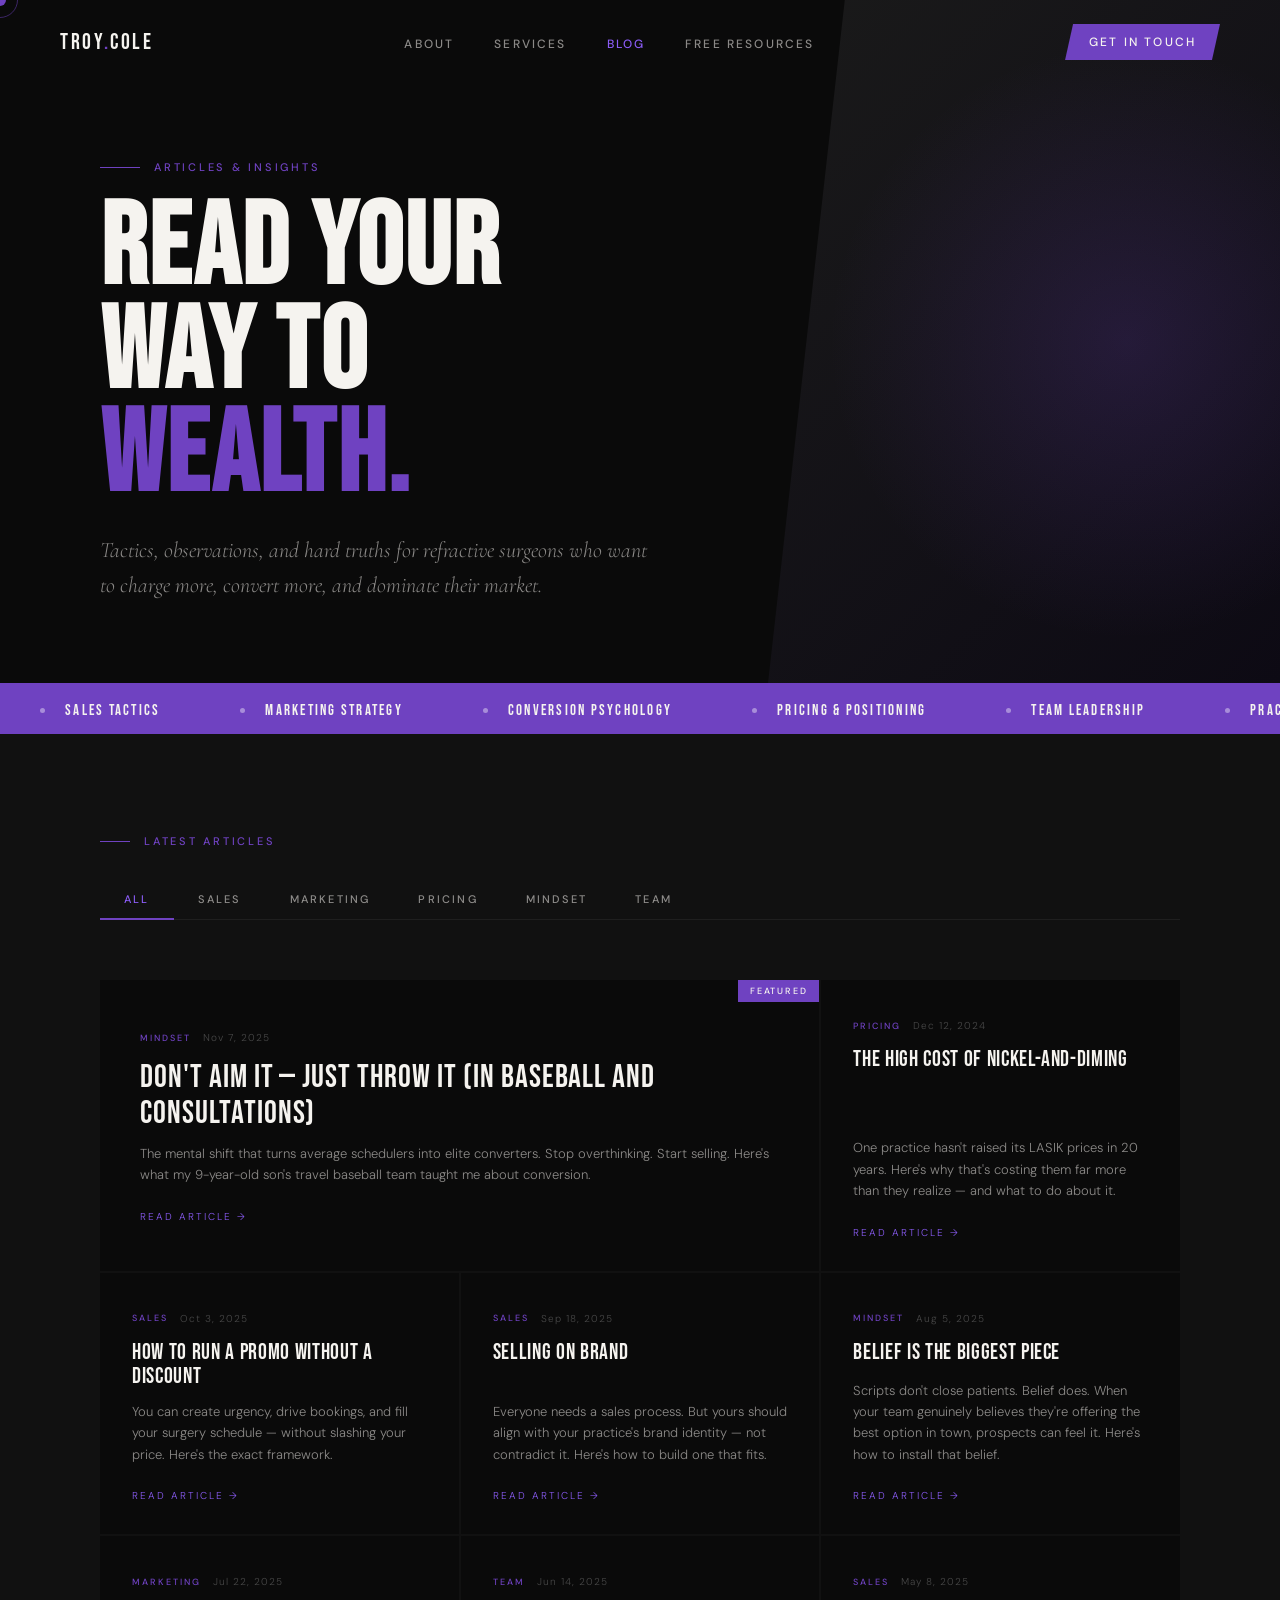
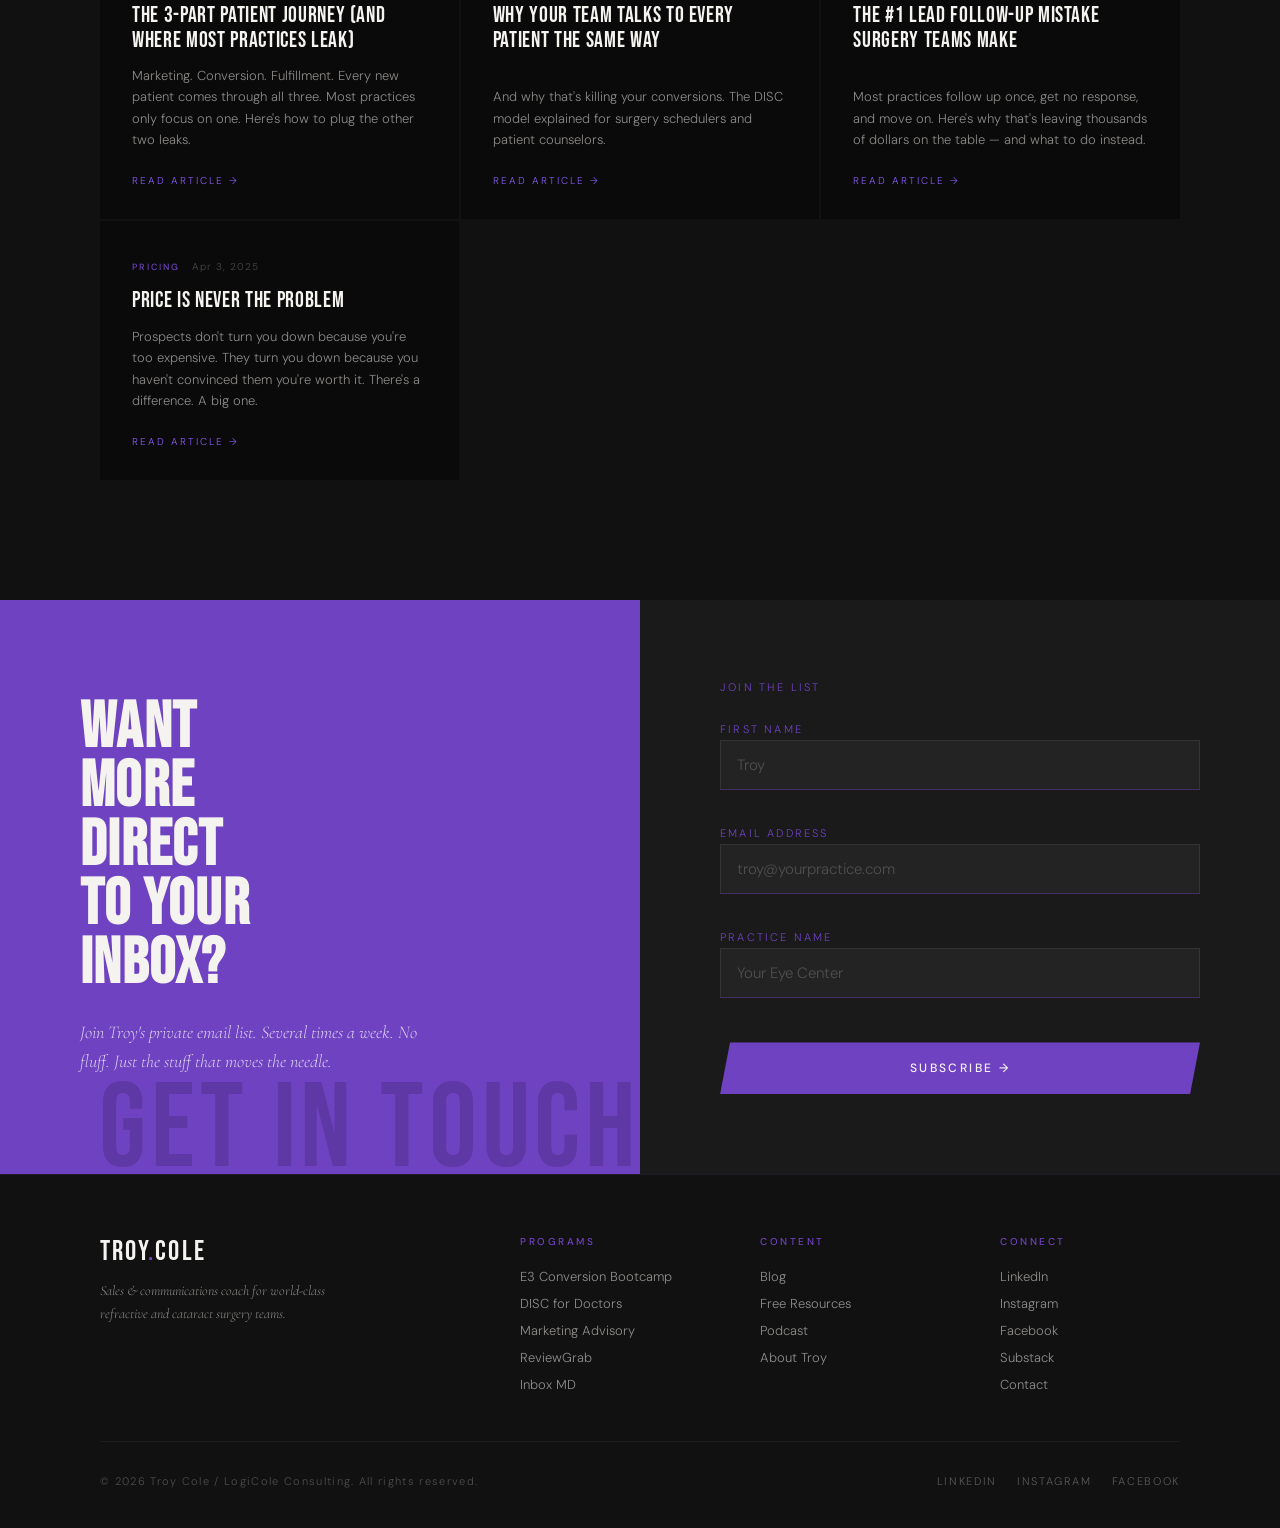
==== blog/index.html @ 1ceecc7f "Add blog pages" ====
<!DOCTYPE html>
<html lang="en">
<head>
<meta charset="UTF-8">
<meta name="viewport" content="width=device-width, initial-scale=1.0">
<title>Blog — Troy Cole Sales Coaching for Refractive Surgery</title>
<meta name="description" content="Articles, tactics, and hard truths for refractive and cataract surgery teams from Troy Cole.">
<link rel="preconnect" href="https://fonts.googleapis.com">
<link rel="preconnect" href="https://fonts.gstatic.com" crossorigin>
<link href="https://fonts.googleapis.com/css2?family=Bebas+Neue&family=Cormorant+Garamond:ital,wght@0,400;0,600;1,400&family=DM+Sans:wght@300;400;500&display=swap" rel="stylesheet">
<link rel="stylesheet" href="/css/style.css">
<style>
  /* ── BLOG INDEX STYLES ── */

  .blog-section {
    padding: 100px 0 120px;
    background: var(--black-mid);
  }

  /* Filter tabs */
  .blog-filters {
    display: flex; gap: 0; margin-bottom: 60px;
    border-bottom: 1px solid rgba(255,255,255,0.06);
    flex-wrap: wrap;
  }
  .blog-filter-btn {
    background: none; border: none; cursor: pointer;
    font-family: var(--font-body); font-size: 11px;
    font-weight: 500; letter-spacing: 0.2em; text-transform: uppercase;
    color: var(--white-dim);
    padding: 12px 24px;
    border-bottom: 2px solid transparent;
    transition: color 0.2s, border-color 0.2s;
    margin-bottom: -1px;
  }
  .blog-filter-btn:hover { color: var(--white); }
  .blog-filter-btn.active { color: var(--purple-light); border-bottom-color: var(--purple); }

  /* Blog grid */
  .blog-grid {
    display: grid;
    grid-template-columns: repeat(3, 1fr);
    gap: 2px;
  }

  .blog-card {
    background: var(--black);
    display: flex; flex-direction: column;
    position: relative; overflow: hidden;
    transition: background 0.3s;
    text-decoration: none;
  }
  .blog-card:hover { background: var(--black-light); }
  .blog-card-top-bar {
    height: 3px; background: var(--purple);
    transform: scaleX(0); transform-origin: left;
    transition: transform 0.3s;
  }
  .blog-card:hover .blog-card-top-bar { transform: scaleX(1); }

  .blog-card-featured-tag {
    position: absolute; top: 0; right: 0;
    background: var(--purple);
    font-size: 9px; letter-spacing: 0.2em; text-transform: uppercase;
    color: var(--white); padding: 5px 12px; font-weight: 500;
  }

  .blog-card-body {
    padding: 36px 32px 32px;
    flex: 1; display: flex; flex-direction: column;
  }
  .blog-card-meta {
    display: flex; align-items: center; gap: 12px;
    margin-bottom: 16px;
  }
  .blog-card-category {
    font-size: 9px; letter-spacing: 0.22em; text-transform: uppercase;
    color: var(--purple); font-weight: 500;
  }
  .blog-card-date {
    font-size: 10px; letter-spacing: 0.1em;
    color: rgba(255,255,255,0.25);
  }
  .blog-card-title {
    font-family: var(--font-display);
    font-size: 22px; letter-spacing: 0.03em; line-height: 1.1;
    color: var(--white); margin-bottom: 12px;
    flex: 1;
  }
  .blog-card-excerpt {
    font-size: 13px; line-height: 1.65;
    color: var(--white-dim); margin-bottom: 24px;
  }
  .blog-card-read {
    display: inline-flex; align-items: center; gap: 8px;
    font-size: 10px; letter-spacing: 0.2em; text-transform: uppercase;
    color: var(--purple-light);
    transition: gap 0.2s;
  }
  .blog-card:hover .blog-card-read { gap: 14px; }

  /* Featured card (large) */
  .blog-card.featured-post {
    grid-column: span 2;
  }
  .blog-card.featured-post .blog-card-title { font-size: 32px; }
  .blog-card.featured-post .blog-card-body { padding: 48px 40px; }

  /* Responsive */
  @media (max-width: 1024px) {
    .blog-grid { grid-template-columns: 1fr 1fr; }
    .blog-card.featured-post { grid-column: span 2; }
  }
  @media (max-width: 768px) {
    .blog-section { padding: 60px 0 80px; }
    .blog-grid { grid-template-columns: 1fr; }
    .blog-card.featured-post { grid-column: span 1; }
    .blog-card.featured-post .blog-card-title { font-size: 24px; }
    .blog-card.featured-post .blog-card-body { padding: 36px 28px; }
    .blog-card-body { padding: 28px 24px; }
    .blog-filters { gap: 0; }
    .blog-filter-btn { padding: 10px 16px; font-size: 10px; }
  }
</style>
</head>
<body>

<div class="cursor" id="cursor"></div>
<div class="cursor-ring" id="cursorRing"></div>

<nav id="nav">
  <a href="/index.html" class="nav-logo">TROY<span>.</span>COLE</a>
  <ul class="nav-links">
    <li><a href="/about.html">About</a></li>
    <li><a href="/services.html">Services</a></li>
    <li><a href="/blog/index.html">Blog</a></li>
    <li><a href="/freebies.html">Free Resources</a></li>
  </ul>
  <a href="/index.html#contact" class="nav-cta">Get In Touch</a>
  <button class="nav-hamburger" id="hamburger" aria-label="Open menu">
    <span></span><span></span><span></span>
  </button>
</nav>
<div class="mobile-menu" id="mobileMenu">
  <ul class="mobile-menu-links">
    <li><a href="/about.html" class="mobile-nav-link">About</a></li>
    <li><a href="/services.html" class="mobile-nav-link">Services</a></li>
    <li><a href="/blog/index.html" class="mobile-nav-link">Blog</a></li>
    <li><a href="/freebies.html" class="mobile-nav-link">Free Resources</a></li>
  </ul>
  <a href="/index.html#contact" class="mobile-menu-cta mobile-nav-link">Get In Touch</a>
</div>

<!-- PAGE HERO -->
<section class="page-hero">
  <div class="page-hero-geo"></div>
  <div class="container">
    <div class="page-hero-eyebrow">
      <div class="page-hero-eyebrow-line"></div>
      <span>Articles &amp; Insights</span>
    </div>
    <h1 class="page-hero-title">READ YOUR<br>WAY TO<br><span style="color:var(--purple)">WEALTH.</span></h1>
    <p class="page-hero-sub">Tactics, observations, and hard truths for refractive surgeons who want to charge more, convert more, and dominate their market.</p>
  </div>
</section>

<!-- TICKER -->
<div class="ticker-wrap">
  <div class="ticker-track">
    <span class="ticker-item"><span class="ticker-dot"></span>Sales Tactics</span>
    <span class="ticker-item"><span class="ticker-dot"></span>Marketing Strategy</span>
    <span class="ticker-item"><span class="ticker-dot"></span>Conversion Psychology</span>
    <span class="ticker-item"><span class="ticker-dot"></span>Pricing &amp; Positioning</span>
    <span class="ticker-item"><span class="ticker-dot"></span>Team Leadership</span>
    <span class="ticker-item"><span class="ticker-dot"></span>Practice Growth</span>
    <span class="ticker-item"><span class="ticker-dot"></span>Sales Tactics</span>
    <span class="ticker-item"><span class="ticker-dot"></span>Marketing Strategy</span>
    <span class="ticker-item"><span class="ticker-dot"></span>Conversion Psychology</span>
    <span class="ticker-item"><span class="ticker-dot"></span>Pricing &amp; Positioning</span>
    <span class="ticker-item"><span class="ticker-dot"></span>Team Leadership</span>
    <span class="ticker-item"><span class="ticker-dot"></span>Practice Growth</span>
  </div>
</div>

<!-- BLOG -->
<section class="blog-section">
  <div class="container">
    <div class="section-label reveal"><div class="section-label-line"></div><span>Latest Articles</span></div>

    <!-- Filter tabs -->
    <div class="blog-filters" style="margin-top:32px;">
      <button class="blog-filter-btn active" data-filter="all">All</button>
      <button class="blog-filter-btn" data-filter="sales">Sales</button>
      <button class="blog-filter-btn" data-filter="marketing">Marketing</button>
      <button class="blog-filter-btn" data-filter="pricing">Pricing</button>
      <button class="blog-filter-btn" data-filter="mindset">Mindset</button>
      <button class="blog-filter-btn" data-filter="team">Team</button>
    </div>

    <div class="blog-grid">

      <!-- FEATURED POST -->
      <a href="/blog/dont-aim-just-throw-it.html" class="blog-card featured-post reveal" data-category="mindset">
        <div class="blog-card-top-bar"></div>
        <div class="blog-card-featured-tag">Featured</div>
        <div class="blog-card-body">
          <div class="blog-card-meta">
            <span class="blog-card-category">Mindset</span>
            <span class="blog-card-date">Nov 7, 2025</span>
          </div>
          <div class="blog-card-title">Don't Aim It — Just Throw It (In Baseball and Consultations)</div>
          <p class="blog-card-excerpt">The mental shift that turns average schedulers into elite converters. Stop overthinking. Start selling. Here's what my 9-year-old son's travel baseball team taught me about conversion.</p>
          <span class="blog-card-read">Read Article →</span>
        </div>
      </a>

      <!-- POST 2 -->
      <a href="/blog/high-cost-of-nickel-and-diming.html" class="blog-card reveal reveal-delay-1" data-category="pricing">
        <div class="blog-card-top-bar"></div>
        <div class="blog-card-body">
          <div class="blog-card-meta">
            <span class="blog-card-category">Pricing</span>
            <span class="blog-card-date">Dec 12, 2024</span>
          </div>
          <div class="blog-card-title">THE HIGH COST OF NICKEL-AND-DIMING</div>
          <p class="blog-card-excerpt">One practice hasn't raised its LASIK prices in 20 years. Here's why that's costing them far more than they realize — and what to do about it.</p>
          <span class="blog-card-read">Read Article →</span>
        </div>
      </a>

      <!-- POST 3 -->
      <a href="/blog/promo-without-a-discount.html" class="blog-card reveal reveal-delay-2" data-category="sales">
        <div class="blog-card-top-bar"></div>
        <div class="blog-card-body">
          <div class="blog-card-meta">
            <span class="blog-card-category">Sales</span>
            <span class="blog-card-date">Oct 3, 2025</span>
          </div>
          <div class="blog-card-title">HOW TO RUN A PROMO WITHOUT A DISCOUNT</div>
          <p class="blog-card-excerpt">You can create urgency, drive bookings, and fill your surgery schedule — without slashing your price. Here's the exact framework.</p>
          <span class="blog-card-read">Read Article →</span>
        </div>
      </a>

      <!-- POST 4 -->
      <a href="/blog/selling-on-brand.html" class="blog-card reveal" data-category="sales">
        <div class="blog-card-top-bar"></div>
        <div class="blog-card-body">
          <div class="blog-card-meta">
            <span class="blog-card-category">Sales</span>
            <span class="blog-card-date">Sep 18, 2025</span>
          </div>
          <div class="blog-card-title">SELLING ON BRAND</div>
          <p class="blog-card-excerpt">Everyone needs a sales process. But yours should align with your practice's brand identity — not contradict it. Here's how to build one that fits.</p>
          <span class="blog-card-read">Read Article →</span>
        </div>
      </a>

      <!-- POST 5 -->
      <a href="/blog/belief-is-the-biggest-piece.html" class="blog-card reveal reveal-delay-1" data-category="mindset">
        <div class="blog-card-top-bar"></div>
        <div class="blog-card-body">
          <div class="blog-card-meta">
            <span class="blog-card-category">Mindset</span>
            <span class="blog-card-date">Aug 5, 2025</span>
          </div>
          <div class="blog-card-title">BELIEF IS THE BIGGEST PIECE</div>
          <p class="blog-card-excerpt">Scripts don't close patients. Belief does. When your team genuinely believes they're offering the best option in town, prospects can feel it. Here's how to install that belief.</p>
          <span class="blog-card-read">Read Article →</span>
        </div>
      </a>

      <!-- POST 6 -->
      <a href="/blog/the-patient-journey.html" class="blog-card reveal reveal-delay-2" data-category="marketing">
        <div class="blog-card-top-bar"></div>
        <div class="blog-card-body">
          <div class="blog-card-meta">
            <span class="blog-card-category">Marketing</span>
            <span class="blog-card-date">Jul 22, 2025</span>
          </div>
          <div class="blog-card-title">THE 3-PART PATIENT JOURNEY (AND WHERE MOST PRACTICES LEAK)</div>
          <p class="blog-card-excerpt">Marketing. Conversion. Fulfillment. Every new patient comes through all three. Most practices only focus on one. Here's how to plug the other two leaks.</p>
          <span class="blog-card-read">Read Article →</span>
        </div>
      </a>

      <!-- POST 7 -->
      <a href="/blog/disc-model-for-surgeons.html" class="blog-card reveal" data-category="team">
        <div class="blog-card-top-bar"></div>
        <div class="blog-card-body">
          <div class="blog-card-meta">
            <span class="blog-card-category">Team</span>
            <span class="blog-card-date">Jun 14, 2025</span>
          </div>
          <div class="blog-card-title">WHY YOUR TEAM TALKS TO EVERY PATIENT THE SAME WAY</div>
          <p class="blog-card-excerpt">And why that's killing your conversions. The DISC model explained for surgery schedulers and patient counselors.</p>
          <span class="blog-card-read">Read Article →</span>
        </div>
      </a>

      <!-- POST 8 -->
      <a href="/blog/lead-follow-up-mistake.html" class="blog-card reveal reveal-delay-1" data-category="sales">
        <div class="blog-card-top-bar"></div>
        <div class="blog-card-body">
          <div class="blog-card-meta">
            <span class="blog-card-category">Sales</span>
            <span class="blog-card-date">May 8, 2025</span>
          </div>
          <div class="blog-card-title">THE #1 LEAD FOLLOW-UP MISTAKE SURGERY TEAMS MAKE</div>
          <p class="blog-card-excerpt">Most practices follow up once, get no response, and move on. Here's why that's leaving thousands of dollars on the table — and what to do instead.</p>
          <span class="blog-card-read">Read Article →</span>
        </div>
      </a>

      <!-- POST 9 -->
      <a href="/blog/price-is-never-the-problem.html" class="blog-card reveal reveal-delay-2" data-category="pricing">
        <div class="blog-card-top-bar"></div>
        <div class="blog-card-body">
          <div class="blog-card-meta">
            <span class="blog-card-category">Pricing</span>
            <span class="blog-card-date">Apr 3, 2025</span>
          </div>
          <div class="blog-card-title">PRICE IS NEVER THE PROBLEM</div>
          <p class="blog-card-excerpt">Prospects don't turn you down because you're too expensive. They turn you down because you haven't convinced them you're worth it. There's a difference. A big one.</p>
          <span class="blog-card-read">Read Article →</span>
        </div>
      </a>

    </div>
  </div>
</section>

<!-- CTA -->
<section class="cta-section">
  <div class="cta-inner">
    <div class="cta-left">
      <h2 class="cta-headline">WANT<br>MORE<br>DIRECT<br>TO YOUR<br>INBOX?</h2>
      <p class="cta-sub">Join Troy's private email list. Several times a week. No fluff. Just the stuff that moves the needle.</p>
    </div>
    <div class="cta-right">
      <p style="font-size:11px;letter-spacing:0.2em;text-transform:uppercase;color:var(--purple);margin-bottom:8px;">Join the List</p>
      <div class="cta-form-field" style="margin-bottom:16px;"><label class="cta-form-label">First Name</label><input class="cta-form-input" type="text" placeholder="Troy"></div>
      <div class="cta-form-field" style="margin-bottom:16px;"><label class="cta-form-label">Email Address</label><input class="cta-form-input" type="email" placeholder="troy@yourpractice.com"></div>
      <div class="cta-form-field" style="margin-bottom:16px;"><label class="cta-form-label">Practice Name</label><input class="cta-form-input" type="text" placeholder="Your Eye Center"></div>
      <button class="cta-form-submit">Subscribe →</button>
    </div>
  </div>
</section>

<footer>
  <div class="container">
    <div class="footer-inner">
      <div>
        <div class="footer-brand-name">TROY<span>.</span>COLE</div>
        <p class="footer-tagline">Sales &amp; communications coach for world-class refractive and cataract surgery teams.</p>
      </div>
      <div>
        <div class="footer-col-title">Programs</div>
        <div class="footer-links">
          <a href="/services.html#e3">E3 Conversion Bootcamp</a>
          <a href="/services.html#disc">DISC for Doctors</a>
          <a href="/services.html#advisory">Marketing Advisory</a>
          <a href="/services.html#reviewgrab">ReviewGrab</a>
          <a href="/services.html#inboxmd">Inbox MD</a>
        </div>
      </div>
      <div>
        <div class="footer-col-title">Content</div>
        <div class="footer-links">
          <a href="/blog/index.html">Blog</a>
          <a href="/freebies.html">Free Resources</a>
          <a href="https://troycole.com/podcast/" target="_blank">Podcast</a>
          <a href="/about.html">About Troy</a>
        </div>
      </div>
      <div>
        <div class="footer-col-title">Connect</div>
        <div class="footer-links">
          <a href="https://linkedin.com/in/troy-cole-18ab515/" target="_blank">LinkedIn</a>
          <a href="https://instagram.com/tcoletx" target="_blank">Instagram</a>
          <a href="https://facebook.com/tcoletx" target="_blank">Facebook</a>
          <a href="https://substack.com/@troycole2" target="_blank">Substack</a>
          <a href="/index.html#contact">Contact</a>
        </div>
      </div>
    </div>
    <div class="footer-bottom">
      <div class="footer-copy">© 2026 Troy Cole / LogiCole Consulting. All rights reserved.</div>
      <div class="footer-socials">
        <a href="https://linkedin.com/in/troy-cole-18ab515/" target="_blank">LinkedIn</a>
        <a href="https://instagram.com/tcoletx" target="_blank">Instagram</a>
        <a href="https://facebook.com/tcoletx" target="_blank">Facebook</a>
      </div>
    </div>
  </div>
</footer>

<script src="/js/main.js"></script>
</body>
</html>
---- css/style.css ----
/* ============================================================
   TROY COLE — SHARED STYLESHEET
   Design System: Aurum Tenebris variant for Troy Cole
   Colors: Matte Black / White / Purple #6F42C1
   Fonts: Bebas Neue / Cormorant Garamond / DM Sans
============================================================ */

:root {
  --black: #0a0a0a;
  --black-mid: #111111;
  --black-light: #1a1a1a;
  --purple: #6F42C1;
  --purple-light: #8B5CF6;
  --purple-dim: rgba(111,66,193,0.15);
  --white: #f5f3ef;
  --white-dim: rgba(245,243,239,0.55);
  --font-display: 'Bebas Neue', sans-serif;
  --font-serif: 'Cormorant Garamond', serif;
  --font-body: 'DM Sans', sans-serif;
}

*, *::before, *::after { box-sizing: border-box; margin: 0; padding: 0; }

html {
  scroll-behavior: smooth;
  background: #0a0a0a;
  -webkit-text-size-adjust: 100%;
}

body {
  background: #0a0a0a;
  color: var(--white);
  font-family: var(--font-body);
  font-weight: 300;
  overflow-x: hidden;
  cursor: none;
  -webkit-tap-highlight-color: transparent;
}

/* ============================================================
   CUSTOM CURSOR
============================================================ */
.cursor {
  width: 12px; height: 12px;
  background: var(--purple);
  border-radius: 50%;
  position: fixed;
  pointer-events: none;
  z-index: 9999;
  transform: translate(-50%,-50%);
  transition: width 0.2s ease, height 0.2s ease;
}
.cursor-ring {
  width: 36px; height: 36px;
  border: 1px solid rgba(111,66,193,0.5);
  border-radius: 50%;
  position: fixed;
  pointer-events: none;
  z-index: 9998;
  transform: translate(-50%,-50%);
  transition: width 0.2s ease, height 0.2s ease, opacity 0.2s;
}

/* ============================================================
   NAV
============================================================ */
nav {
  position: fixed; top: 0; left: 0; right: 0;
  z-index: 100;
  display: flex; align-items: center; justify-content: space-between;
  padding: 24px 60px;
  background: transparent;
  transition: background 0.4s ease, padding 0.3s ease;
}
nav.scrolled {
  background: rgba(10,10,10,0.95);
  -webkit-backdrop-filter: blur(12px);
  backdrop-filter: blur(12px);
  padding: 16px 60px;
  border-bottom: 1px solid rgba(111,66,193,0.2);
}
.nav-logo {
  font-family: var(--font-display);
  font-size: 22px;
  letter-spacing: 0.12em;
  color: var(--white);
  text-decoration: none;
  z-index: 101;
}
.nav-logo span { color: var(--purple); }
.nav-links {
  display: flex; gap: 40px; list-style: none;
}
.nav-links a {
  font-family: var(--font-body);
  font-size: 12px;
  font-weight: 500;
  letter-spacing: 0.18em;
  text-transform: uppercase;
  color: var(--white-dim);
  text-decoration: none;
  transition: color 0.2s;
}
.nav-links a:hover,
.nav-links a.active { color: var(--purple-light); }
.nav-cta {
  font-family: var(--font-body);
  font-size: 12px;
  font-weight: 500;
  letter-spacing: 0.18em;
  text-transform: uppercase;
  color: var(--white);
  background: var(--purple);
  padding: 10px 24px;
  text-decoration: none;
  transition: background 0.2s;
  clip-path: polygon(8px 0%, 100% 0%, calc(100% - 8px) 100%, 0% 100%);
}
.nav-cta:hover { background: var(--purple-light); }

/* Hamburger */
.nav-hamburger {
  display: none;
  flex-direction: column;
  gap: 5px;
  cursor: pointer;
  padding: 4px;
  background: none;
  border: none;
  z-index: 101;
}
.nav-hamburger span {
  display: block;
  width: 24px; height: 1.5px;
  background: var(--white);
  transition: transform 0.3s, opacity 0.3s;
}
.nav-hamburger.open span:nth-child(1) { transform: translateY(6.5px) rotate(45deg); }
.nav-hamburger.open span:nth-child(2) { opacity: 0; }
.nav-hamburger.open span:nth-child(3) { transform: translateY(-6.5px) rotate(-45deg); }

/* Mobile Menu Overlay */
.mobile-menu {
  display: none;
  position: fixed; inset: 0;
  background: rgba(10,10,10,0.98);
  -webkit-backdrop-filter: blur(16px);
  backdrop-filter: blur(16px);
  z-index: 99;
  flex-direction: column;
  align-items: center; justify-content: center;
  gap: 40px;
  opacity: 0;
  transition: opacity 0.3s;
}
.mobile-menu.open { opacity: 1; }
.mobile-menu-links {
  display: flex; flex-direction: column;
  align-items: center; gap: 32px;
  list-style: none;
}
.mobile-menu-links a {
  font-family: var(--font-display);
  font-size: 42px; letter-spacing: 0.06em;
  color: var(--white); text-decoration: none;
  transition: color 0.2s;
}
.mobile-menu-links a:hover { color: var(--purple); }
.mobile-menu-cta {
  display: inline-block;
  background: var(--purple);
  color: var(--white);
  font-family: var(--font-body);
  font-size: 12px; font-weight: 500;
  letter-spacing: 0.2em; text-transform: uppercase;
  padding: 16px 40px; text-decoration: none;
  clip-path: polygon(10px 0%, 100% 0%, calc(100% - 10px) 100%, 0% 100%);
}

/* ============================================================
   SHARED LAYOUT
============================================================ */
.container { max-width: 1200px; margin: 0 auto; padding: 0 60px; }

.section-label {
  display: flex; align-items: center; gap: 14px;
  margin-bottom: 20px;
}
.section-label-line { width: 30px; height: 1px; background: var(--purple); }
.section-label span {
  font-size: 11px; letter-spacing: 0.25em;
  text-transform: uppercase; color: var(--purple); font-weight: 500;
}

.section-title {
  font-family: var(--font-display);
  font-size: clamp(48px, 6vw, 90px);
  line-height: 0.92;
  letter-spacing: 0.02em;
  color: var(--white);
}
.section-title .outline {
  -webkit-text-stroke: 1px rgba(245,243,239,0.3);
  color: transparent;
}
.section-title .purple { color: var(--purple); }

/* Page hero (inner pages — not full-screen) */
.page-hero {
  padding: 160px 0 80px;
  background: #0a0a0a;
  position: relative;
  overflow: hidden;
}
.page-hero-eyebrow {
  display: flex; align-items: center; gap: 14px;
  margin-bottom: 24px;
  opacity: 0;
  animation: fadeUp 0.8s 0.2s forwards;
}
.page-hero-eyebrow-line { width: 40px; height: 1px; background: var(--purple); }
.page-hero-eyebrow span {
  font-size: 11px; letter-spacing: 0.25em;
  text-transform: uppercase; color: var(--purple); font-weight: 500;
}
.page-hero-title {
  font-family: var(--font-display);
  font-size: clamp(64px, 9vw, 130px);
  line-height: 0.9;
  letter-spacing: 0.02em;
  color: var(--white);
  opacity: 0;
  animation: fadeUp 0.8s 0.4s forwards;
}
.page-hero-sub {
  font-family: var(--font-serif);
  font-size: clamp(16px, 2vw, 22px);
  font-style: italic;
  color: var(--white-dim);
  margin-top: 24px;
  max-width: 560px;
  line-height: 1.6;
  opacity: 0;
  animation: fadeUp 0.8s 0.6s forwards;
}
.page-hero-geo {
  position: absolute; right: 0; top: 0; bottom: 0;
  width: 40%;
  background: linear-gradient(135deg, #1a1a1a 0%, #0d0a14 100%);
  clip-path: polygon(15% 0%, 100% 0%, 100% 100%, 0% 100%);
  pointer-events: none;
}
.page-hero-geo::after {
  content: '';
  position: absolute; inset: 0;
  background: radial-gradient(circle at 70% 50%, rgba(111,66,193,0.2) 0%, transparent 60%);
}

/* ============================================================
   BUTTONS
============================================================ */
.btn-primary {
  display: inline-block;
  background: var(--purple);
  color: var(--white);
  font-family: var(--font-body);
  font-size: 12px; font-weight: 500;
  letter-spacing: 0.2em; text-transform: uppercase;
  padding: 18px 40px;
  text-decoration: none;
  clip-path: polygon(10px 0%, 100% 0%, calc(100% - 10px) 100%, 0% 100%);
  transition: background 0.2s, transform 0.2s;
  border: none; cursor: pointer;
}
.btn-primary:hover { background: var(--purple-light); transform: translateX(4px); }

.btn-ghost {
  display: inline-flex; align-items: center; gap: 10px;
  color: var(--white-dim);
  font-family: var(--font-body);
  font-size: 12px; font-weight: 500;
  letter-spacing: 0.18em; text-transform: uppercase;
  text-decoration: none;
  transition: color 0.2s;
  background: none; border: none; cursor: pointer;
}
.btn-ghost:hover { color: var(--purple-light); }
.btn-ghost svg { transition: transform 0.2s; }
.btn-ghost:hover svg { transform: translateX(4px); }

.btn-outline {
  display: inline-block;
  border: 1px solid rgba(111,66,193,0.4);
  color: var(--purple-light);
  font-family: var(--font-body);
  font-size: 12px; font-weight: 500;
  letter-spacing: 0.18em; text-transform: uppercase;
  padding: 14px 32px;
  text-decoration: none;
  transition: border-color 0.2s, color 0.2s, background 0.2s;
}
.btn-outline:hover {
  border-color: var(--purple);
  background: var(--purple-dim);
  color: var(--white);
}

/* ============================================================
   TICKER
============================================================ */
.ticker-wrap {
  background: var(--purple);
  padding: 14px 0;
  overflow: hidden;
  white-space: nowrap;
}
.ticker-track {
  display: inline-flex;
  animation: ticker 28s linear infinite;
}
.ticker-item {
  display: inline-flex; align-items: center; gap: 20px;
  font-family: var(--font-display);
  font-size: 15px; letter-spacing: 0.15em;
  color: var(--white);
  padding: 0 40px;
}
.ticker-dot {
  width: 5px; height: 5px;
  background: rgba(255,255,255,0.4);
  border-radius: 50%; flex-shrink: 0;
}

/* ============================================================
   CTA SECTION (shared across pages)
============================================================ */
.cta-section { background: var(--black-mid); overflow: hidden; }
.cta-inner { display: grid; grid-template-columns: 1fr 1fr; min-height: 480px; }
.cta-left {
  background: var(--purple);
  padding: 80px;
  display: flex; flex-direction: column; justify-content: center;
  position: relative; overflow: hidden;
}
.cta-left::after {
  content: 'GET IN TOUCH';
  position: absolute; right: 0; bottom: -16px;
  font-family: var(--font-display);
  font-size: 120px; line-height: 1;
  color: rgba(0,0,0,0.15);
  white-space: nowrap; letter-spacing: 0.04em;
  pointer-events: none;
}
.cta-headline {
  font-family: var(--font-display);
  font-size: clamp(48px, 5vw, 76px);
  line-height: 0.92; letter-spacing: 0.02em;
  color: var(--white); margin-bottom: 24px;
  position: relative; z-index: 1;
}
.cta-sub {
  font-family: var(--font-serif);
  font-size: 18px; font-style: italic;
  color: rgba(255,255,255,0.75);
  line-height: 1.6; max-width: 360px;
  position: relative; z-index: 1;
}
.cta-right {
  background: var(--black-light);
  padding: 80px;
  display: flex; flex-direction: column; justify-content: center; gap: 20px;
}
.cta-right form { display: flex; flex-direction: column; gap: 20px; width: 100%; }
.email-form form { display: flex; flex-direction: column; gap: 16px; width: 100%; }
.freebie-gate form { display: flex; flex-direction: column; gap: 12px; width: 100%; }
.cta-form-label {
  font-size: 11px; letter-spacing: 0.2em;
  text-transform: uppercase; color: var(--purple);
  margin-bottom: 4px; display: block;
}
.cta-form-input {
  width: 100%;
  background: rgba(255,255,255,0.04);
  border: 1px solid rgba(255,255,255,0.08);
  border-bottom: 1px solid rgba(111,66,193,0.4);
  color: var(--white);
  font-family: var(--font-body);
  font-size: 15px; font-weight: 300;
  padding: 14px 16px;
  outline: none;
  transition: border-color 0.2s;
  -webkit-appearance: none;
}
.cta-form-input:focus { border-color: var(--purple); }
.cta-form-input::placeholder { color: rgba(255,255,255,0.2); }
.cta-form-submit {
  width: 100%;
  background: var(--purple);
  color: var(--white);
  font-family: var(--font-body);
  font-size: 12px; font-weight: 500;
  letter-spacing: 0.2em; text-transform: uppercase;
  padding: 18px 40px;
  border: none; cursor: pointer;
  clip-path: polygon(10px 0%, 100% 0%, calc(100% - 10px) 100%, 0% 100%);
  transition: background 0.2s;
  margin-top: 8px;
}
.cta-form-submit:hover { background: var(--purple-light); }
.cta-form-row { display: grid; grid-template-columns: 1fr 1fr; gap: 16px; }
.cta-form-field { display: flex; flex-direction: column; }

/* ============================================================
   FOOTER
============================================================ */
footer {
  background: var(--black-mid);
  border-top: 1px solid rgba(111,66,193,0.15);
  padding: 60px 0 40px;
}
.footer-inner {
  display: grid; grid-template-columns: 2fr 1fr 1fr 1fr;
  gap: 60px; margin-bottom: 48px;
}
.footer-brand-name {
  font-family: var(--font-display);
  font-size: 28px; letter-spacing: 0.08em;
  color: var(--white); margin-bottom: 12px;
}
.footer-brand-name span { color: var(--purple); }
.footer-tagline {
  font-family: var(--font-serif); font-style: italic;
  font-size: 14px; color: var(--white-dim);
  line-height: 1.6; max-width: 260px;
}
.footer-col-title {
  font-size: 10px; letter-spacing: 0.25em;
  text-transform: uppercase; color: var(--purple);
  margin-bottom: 20px; font-weight: 500;
}
.footer-links { display: flex; flex-direction: column; gap: 10px; }
.footer-links a {
  font-size: 13px; color: var(--white-dim);
  text-decoration: none; transition: color 0.2s;
}
.footer-links a:hover { color: var(--purple-light); }
.footer-bottom {
  display: flex; justify-content: space-between; align-items: center;
  padding-top: 32px;
  border-top: 1px solid rgba(255,255,255,0.05);
}
.footer-copy {
  font-size: 11px; letter-spacing: 0.12em;
  color: rgba(255,255,255,0.25);
}
.footer-socials { display: flex; gap: 20px; }
.footer-socials a {
  font-size: 11px; letter-spacing: 0.15em;
  text-transform: uppercase;
  color: rgba(255,255,255,0.3);
  text-decoration: none; transition: color 0.2s;
}
.footer-socials a:hover { color: var(--purple); }

/* ============================================================
   ANIMATIONS
============================================================ */
@keyframes fadeUp {
  from { opacity: 0; transform: translateY(24px); }
  to { opacity: 1; transform: translateY(0); }
}
@keyframes ticker {
  from { transform: translateX(0); }
  to { transform: translateX(-50%); }
}

.reveal {
  opacity: 0; transform: translateY(30px);
  transition: opacity 0.7s ease, transform 0.7s ease;
}
.reveal.visible { opacity: 1; transform: translateY(0); }
.reveal-delay-1 { transition-delay: 0.1s; }
.reveal-delay-2 { transition-delay: 0.2s; }
.reveal-delay-3 { transition-delay: 0.3s; }

/* ============================================================
   RESPONSIVE
============================================================ */
@media (max-width: 1024px) {
  nav { padding: 20px 32px; }
  nav.scrolled { padding: 14px 32px; }
  .nav-links { gap: 24px; }
  .container { padding: 0 32px; }
  .cta-inner { grid-template-columns: 1fr; }
  .cta-left { padding: 60px 40px; min-height: auto; }
  .cta-right { padding: 60px 40px; }
  .footer-inner { grid-template-columns: 1fr 1fr; gap: 40px; }
}

@media (max-width: 768px) {
  body { cursor: auto; }
  .cursor, .cursor-ring { display: none; }
  nav { padding: 18px 24px; }
  nav.scrolled { padding: 14px 24px; }
  .nav-links { display: none; }
  .nav-cta { display: none; }
  .nav-hamburger { display: flex; }
  .mobile-menu { display: flex; }
  .container { padding: 0 24px; }
  .page-hero { padding: 120px 0 60px; }
  .page-hero-geo { display: none; }
  .section-title { font-size: clamp(40px, 12vw, 64px); }
  .cta-left { padding: 56px 24px; }
  .cta-left::after { font-size: 70px; }
  .cta-headline { font-size: clamp(44px, 12vw, 72px); }
  .cta-right { padding: 48px 24px; }
  .cta-form-row { grid-template-columns: 1fr; }
  .footer-inner { grid-template-columns: 1fr; gap: 32px; }
  .footer-bottom { flex-direction: column; gap: 16px; text-align: center; }
  .footer-socials { justify-content: center; }
  .btn-primary { width: 100%; text-align: center; }
  .mobile-menu-links a { font-size: 34px; }
}

@media (max-width: 480px) {
  .section-title { font-size: clamp(36px, 13vw, 56px); }
}
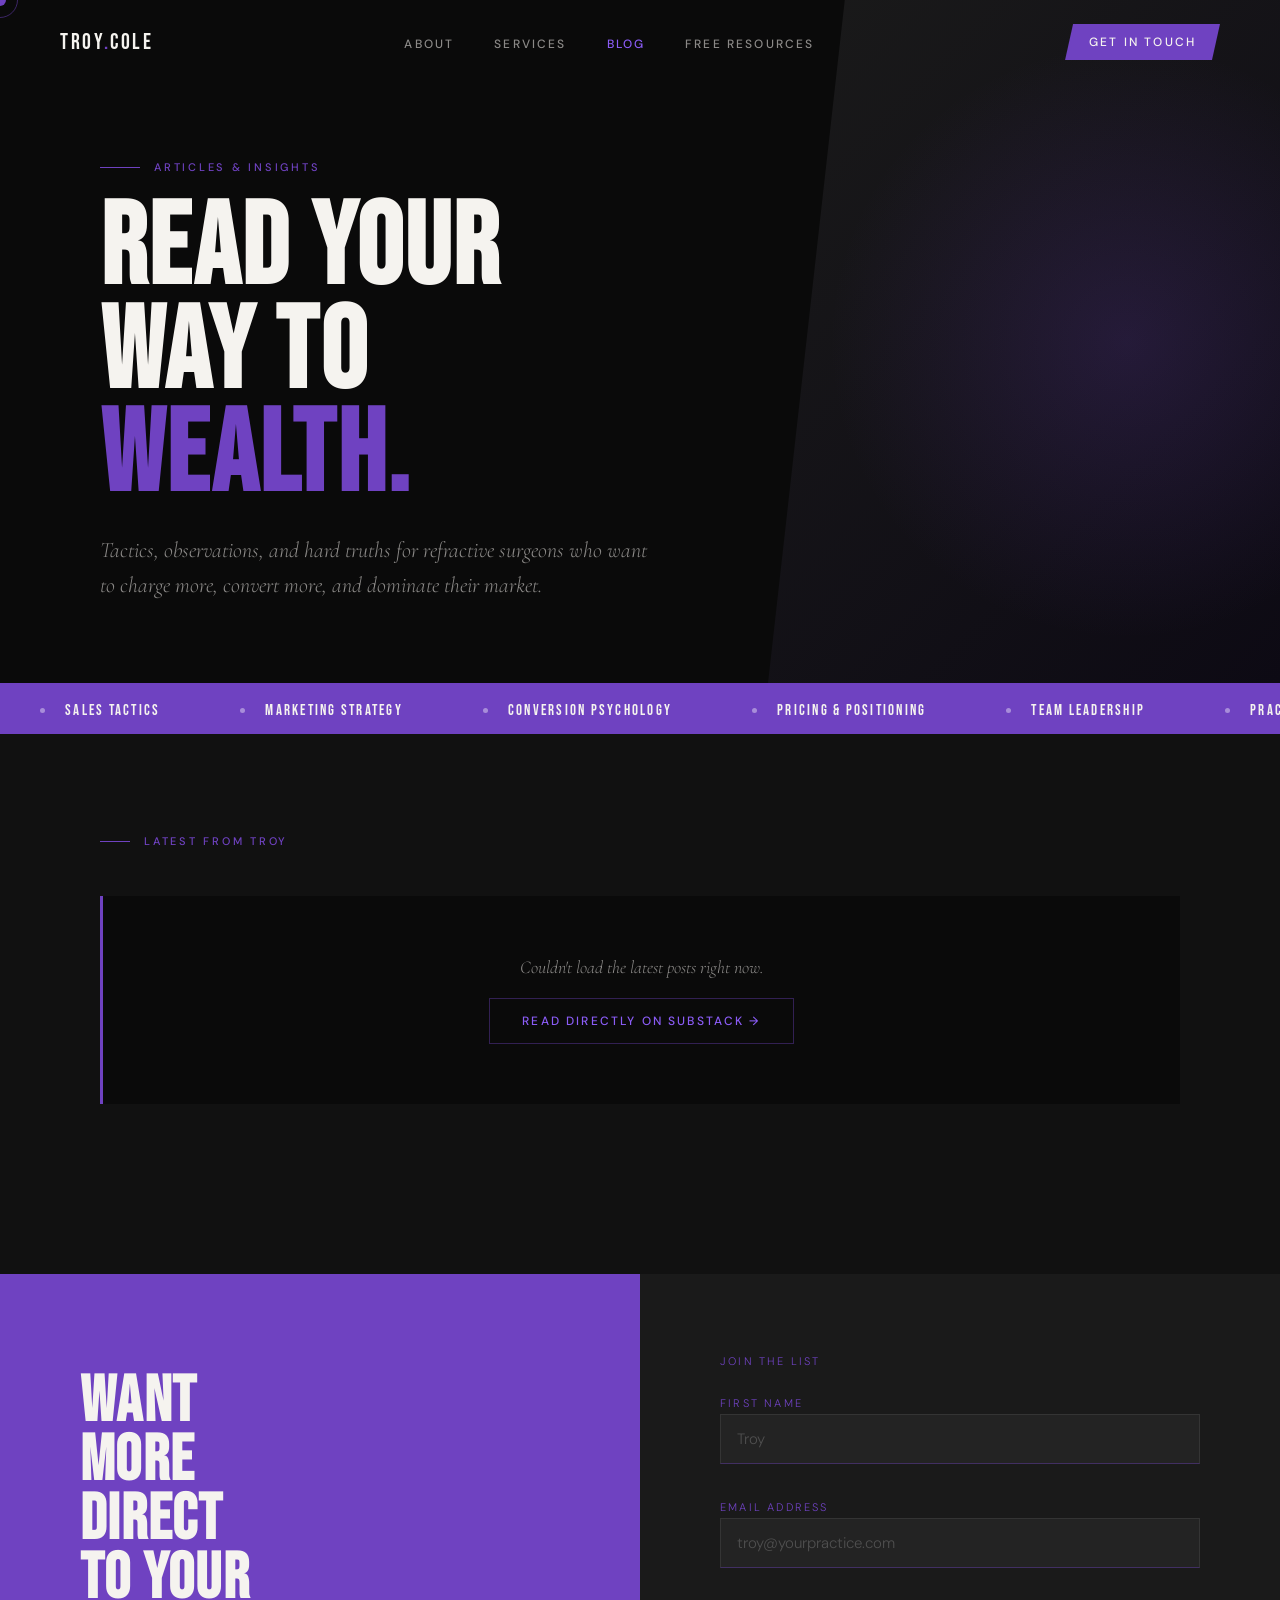
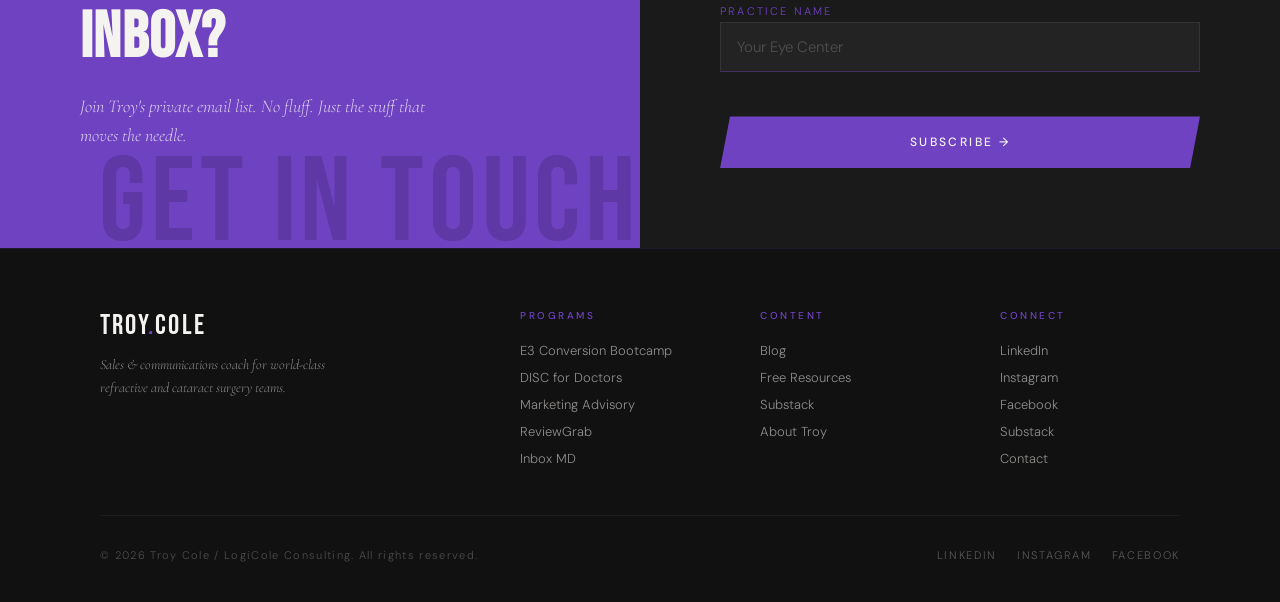
==== commit 269a86c8: "Restore blog index with updated file" ====
--- a/blog/index.html
+++ b/blog/index.html
@@ -10,39 +10,17 @@
 <link href="https://fonts.googleapis.com/css2?family=Bebas+Neue&family=Cormorant+Garamond:ital,wght@0,400;0,600;1,400&family=DM+Sans:wght@300;400;500&display=swap" rel="stylesheet">
 <link rel="stylesheet" href="/css/style.css">
 <style>
-  /* ── BLOG INDEX STYLES ── */
-
   .blog-section {
     padding: 100px 0 120px;
     background: var(--black-mid);
-  }
-
-  /* Filter tabs */
-  .blog-filters {
-    display: flex; gap: 0; margin-bottom: 60px;
-    border-bottom: 1px solid rgba(255,255,255,0.06);
-    flex-wrap: wrap;
-  }
-  .blog-filter-btn {
-    background: none; border: none; cursor: pointer;
-    font-family: var(--font-body); font-size: 11px;
-    font-weight: 500; letter-spacing: 0.2em; text-transform: uppercase;
-    color: var(--white-dim);
-    padding: 12px 24px;
-    border-bottom: 2px solid transparent;
-    transition: color 0.2s, border-color 0.2s;
-    margin-bottom: -1px;
-  }
-  .blog-filter-btn:hover { color: var(--white); }
-  .blog-filter-btn.active { color: var(--purple-light); border-bottom-color: var(--purple); }
-
-  /* Blog grid */
+    min-height: 60vh;
+  }
   .blog-grid {
     display: grid;
     grid-template-columns: repeat(3, 1fr);
     gap: 2px;
-  }
-
+    margin-top: 48px;
+  }
   .blog-card {
     background: var(--black);
     display: flex; flex-direction: column;
@@ -57,69 +35,101 @@
     transition: transform 0.3s;
   }
   .blog-card:hover .blog-card-top-bar { transform: scaleX(1); }
-
-  .blog-card-featured-tag {
-    position: absolute; top: 0; right: 0;
-    background: var(--purple);
-    font-size: 9px; letter-spacing: 0.2em; text-transform: uppercase;
-    color: var(--white); padding: 5px 12px; font-weight: 500;
-  }
-
+  .blog-card-image {
+    width: 100%; aspect-ratio: 16/9;
+    object-fit: cover; display: block;
+  }
+  .blog-card-image-placeholder {
+    width: 100%; aspect-ratio: 16/9;
+    background: linear-gradient(135deg, #1a1a1a 0%, #0d0a14 100%);
+    display: flex; align-items: center; justify-content: center;
+  }
+  .blog-card-image-placeholder span {
+    font-family: var(--font-display);
+    font-size: 48px; color: rgba(111,66,193,0.2);
+  }
   .blog-card-body {
-    padding: 36px 32px 32px;
-    flex: 1; display: flex; flex-direction: column;
-  }
-  .blog-card-meta {
-    display: flex; align-items: center; gap: 12px;
-    margin-bottom: 16px;
-  }
-  .blog-card-category {
-    font-size: 9px; letter-spacing: 0.22em; text-transform: uppercase;
-    color: var(--purple); font-weight: 500;
+    padding: 28px; flex: 1; display: flex; flex-direction: column;
   }
   .blog-card-date {
-    font-size: 10px; letter-spacing: 0.1em;
-    color: rgba(255,255,255,0.25);
+    font-size: 10px; letter-spacing: 0.15em;
+    color: rgba(255,255,255,0.3); text-transform: uppercase;
+    margin-bottom: 12px; display: block;
   }
   .blog-card-title {
     font-family: var(--font-display);
     font-size: 22px; letter-spacing: 0.03em; line-height: 1.1;
-    color: var(--white); margin-bottom: 12px;
-    flex: 1;
+    color: var(--white); margin-bottom: 12px; flex: 1;
   }
   .blog-card-excerpt {
     font-size: 13px; line-height: 1.65;
-    color: var(--white-dim); margin-bottom: 24px;
+    color: var(--white-dim); margin-bottom: 20px;
   }
   .blog-card-read {
     display: inline-flex; align-items: center; gap: 8px;
     font-size: 10px; letter-spacing: 0.2em; text-transform: uppercase;
-    color: var(--purple-light);
-    transition: gap 0.2s;
+    color: var(--purple-light); transition: gap 0.2s;
   }
   .blog-card:hover .blog-card-read { gap: 14px; }
-
-  /* Featured card (large) */
-  .blog-card.featured-post {
-    grid-column: span 2;
-  }
-  .blog-card.featured-post .blog-card-title { font-size: 32px; }
-  .blog-card.featured-post .blog-card-body { padding: 48px 40px; }
-
-  /* Responsive */
+  .blog-card.is-featured { grid-column: span 2; }
+  .blog-card.is-featured .blog-card-title { font-size: 30px; }
+  .blog-card.is-featured .blog-card-body { padding: 36px; }
+
+  /* Loading */
+  .blog-loading {
+    grid-column: span 3;
+    display: flex; flex-direction: column;
+    align-items: center; justify-content: center;
+    padding: 80px 0; gap: 20px;
+  }
+  .blog-loading-spinner {
+    width: 40px; height: 40px;
+    border: 2px solid rgba(111,66,193,0.2);
+    border-top-color: var(--purple);
+    border-radius: 50%;
+    animation: spin 0.8s linear infinite;
+  }
+  @keyframes spin { to { transform: rotate(360deg); } }
+  .blog-loading-text {
+    font-size: 11px; letter-spacing: 0.2em; text-transform: uppercase;
+    color: var(--white-dim);
+  }
+
+  /* Error */
+  .blog-error {
+    grid-column: span 3;
+    padding: 60px 40px; background: var(--black);
+    border-left: 3px solid var(--purple); text-align: center;
+  }
+  .blog-error p {
+    font-family: var(--font-serif);
+    font-size: 18px; color: var(--white-dim);
+    font-style: italic; margin-bottom: 20px;
+  }
+
+  /* Substack CTA bar */
+  .substack-bar {
+    background: var(--black);
+    border-top: 1px solid rgba(111,66,193,0.15);
+    padding: 32px 0; text-align: center; margin-top: 2px;
+  }
+  .substack-bar p {
+    font-size: 13px; color: var(--white-dim);
+    margin-bottom: 16px; letter-spacing: 0.05em;
+  }
+
   @media (max-width: 1024px) {
     .blog-grid { grid-template-columns: 1fr 1fr; }
-    .blog-card.featured-post { grid-column: span 2; }
+    .blog-card.is-featured { grid-column: span 2; }
+    .blog-loading, .blog-error { grid-column: span 2; }
   }
   @media (max-width: 768px) {
     .blog-section { padding: 60px 0 80px; }
     .blog-grid { grid-template-columns: 1fr; }
-    .blog-card.featured-post { grid-column: span 1; }
-    .blog-card.featured-post .blog-card-title { font-size: 24px; }
-    .blog-card.featured-post .blog-card-body { padding: 36px 28px; }
-    .blog-card-body { padding: 28px 24px; }
-    .blog-filters { gap: 0; }
-    .blog-filter-btn { padding: 10px 16px; font-size: 10px; }
+    .blog-card.is-featured { grid-column: span 1; }
+    .blog-card.is-featured .blog-card-title { font-size: 24px; }
+    .blog-card.is-featured .blog-card-body { padding: 28px 24px; }
+    .blog-loading, .blog-error { grid-column: span 1; }
   }
 </style>
 </head>
@@ -151,7 +161,6 @@
   <a href="/index.html#contact" class="mobile-menu-cta mobile-nav-link">Get In Touch</a>
 </div>
 
-<!-- PAGE HERO -->
 <section class="page-hero">
   <div class="page-hero-geo"></div>
   <div class="container">
@@ -164,7 +173,6 @@
   </div>
 </section>
 
-<!-- TICKER -->
 <div class="ticker-wrap">
   <div class="ticker-track">
     <span class="ticker-item"><span class="ticker-dot"></span>Sales Tactics</span>
@@ -182,160 +190,30 @@
   </div>
 </div>
 
-<!-- BLOG -->
 <section class="blog-section">
   <div class="container">
-    <div class="section-label reveal"><div class="section-label-line"></div><span>Latest Articles</span></div>
-
-    <!-- Filter tabs -->
-    <div class="blog-filters" style="margin-top:32px;">
-      <button class="blog-filter-btn active" data-filter="all">All</button>
-      <button class="blog-filter-btn" data-filter="sales">Sales</button>
-      <button class="blog-filter-btn" data-filter="marketing">Marketing</button>
-      <button class="blog-filter-btn" data-filter="pricing">Pricing</button>
-      <button class="blog-filter-btn" data-filter="mindset">Mindset</button>
-      <button class="blog-filter-btn" data-filter="team">Team</button>
-    </div>
-
-    <div class="blog-grid">
-
-      <!-- FEATURED POST -->
-      <a href="/blog/dont-aim-just-throw-it.html" class="blog-card featured-post reveal" data-category="mindset">
-        <div class="blog-card-top-bar"></div>
-        <div class="blog-card-featured-tag">Featured</div>
-        <div class="blog-card-body">
-          <div class="blog-card-meta">
-            <span class="blog-card-category">Mindset</span>
-            <span class="blog-card-date">Nov 7, 2025</span>
-          </div>
-          <div class="blog-card-title">Don't Aim It — Just Throw It (In Baseball and Consultations)</div>
-          <p class="blog-card-excerpt">The mental shift that turns average schedulers into elite converters. Stop overthinking. Start selling. Here's what my 9-year-old son's travel baseball team taught me about conversion.</p>
-          <span class="blog-card-read">Read Article →</span>
-        </div>
-      </a>
-
-      <!-- POST 2 -->
-      <a href="/blog/high-cost-of-nickel-and-diming.html" class="blog-card reveal reveal-delay-1" data-category="pricing">
-        <div class="blog-card-top-bar"></div>
-        <div class="blog-card-body">
-          <div class="blog-card-meta">
-            <span class="blog-card-category">Pricing</span>
-            <span class="blog-card-date">Dec 12, 2024</span>
-          </div>
-          <div class="blog-card-title">THE HIGH COST OF NICKEL-AND-DIMING</div>
-          <p class="blog-card-excerpt">One practice hasn't raised its LASIK prices in 20 years. Here's why that's costing them far more than they realize — and what to do about it.</p>
-          <span class="blog-card-read">Read Article →</span>
-        </div>
-      </a>
-
-      <!-- POST 3 -->
-      <a href="/blog/promo-without-a-discount.html" class="blog-card reveal reveal-delay-2" data-category="sales">
-        <div class="blog-card-top-bar"></div>
-        <div class="blog-card-body">
-          <div class="blog-card-meta">
-            <span class="blog-card-category">Sales</span>
-            <span class="blog-card-date">Oct 3, 2025</span>
-          </div>
-          <div class="blog-card-title">HOW TO RUN A PROMO WITHOUT A DISCOUNT</div>
-          <p class="blog-card-excerpt">You can create urgency, drive bookings, and fill your surgery schedule — without slashing your price. Here's the exact framework.</p>
-          <span class="blog-card-read">Read Article →</span>
-        </div>
-      </a>
-
-      <!-- POST 4 -->
-      <a href="/blog/selling-on-brand.html" class="blog-card reveal" data-category="sales">
-        <div class="blog-card-top-bar"></div>
-        <div class="blog-card-body">
-          <div class="blog-card-meta">
-            <span class="blog-card-category">Sales</span>
-            <span class="blog-card-date">Sep 18, 2025</span>
-          </div>
-          <div class="blog-card-title">SELLING ON BRAND</div>
-          <p class="blog-card-excerpt">Everyone needs a sales process. But yours should align with your practice's brand identity — not contradict it. Here's how to build one that fits.</p>
-          <span class="blog-card-read">Read Article →</span>
-        </div>
-      </a>
-
-      <!-- POST 5 -->
-      <a href="/blog/belief-is-the-biggest-piece.html" class="blog-card reveal reveal-delay-1" data-category="mindset">
-        <div class="blog-card-top-bar"></div>
-        <div class="blog-card-body">
-          <div class="blog-card-meta">
-            <span class="blog-card-category">Mindset</span>
-            <span class="blog-card-date">Aug 5, 2025</span>
-          </div>
-          <div class="blog-card-title">BELIEF IS THE BIGGEST PIECE</div>
-          <p class="blog-card-excerpt">Scripts don't close patients. Belief does. When your team genuinely believes they're offering the best option in town, prospects can feel it. Here's how to install that belief.</p>
-          <span class="blog-card-read">Read Article →</span>
-        </div>
-      </a>
-
-      <!-- POST 6 -->
-      <a href="/blog/the-patient-journey.html" class="blog-card reveal reveal-delay-2" data-category="marketing">
-        <div class="blog-card-top-bar"></div>
-        <div class="blog-card-body">
-          <div class="blog-card-meta">
-            <span class="blog-card-category">Marketing</span>
-            <span class="blog-card-date">Jul 22, 2025</span>
-          </div>
-          <div class="blog-card-title">THE 3-PART PATIENT JOURNEY (AND WHERE MOST PRACTICES LEAK)</div>
-          <p class="blog-card-excerpt">Marketing. Conversion. Fulfillment. Every new patient comes through all three. Most practices only focus on one. Here's how to plug the other two leaks.</p>
-          <span class="blog-card-read">Read Article →</span>
-        </div>
-      </a>
-
-      <!-- POST 7 -->
-      <a href="/blog/disc-model-for-surgeons.html" class="blog-card reveal" data-category="team">
-        <div class="blog-card-top-bar"></div>
-        <div class="blog-card-body">
-          <div class="blog-card-meta">
-            <span class="blog-card-category">Team</span>
-            <span class="blog-card-date">Jun 14, 2025</span>
-          </div>
-          <div class="blog-card-title">WHY YOUR TEAM TALKS TO EVERY PATIENT THE SAME WAY</div>
-          <p class="blog-card-excerpt">And why that's killing your conversions. The DISC model explained for surgery schedulers and patient counselors.</p>
-          <span class="blog-card-read">Read Article →</span>
-        </div>
-      </a>
-
-      <!-- POST 8 -->
-      <a href="/blog/lead-follow-up-mistake.html" class="blog-card reveal reveal-delay-1" data-category="sales">
-        <div class="blog-card-top-bar"></div>
-        <div class="blog-card-body">
-          <div class="blog-card-meta">
-            <span class="blog-card-category">Sales</span>
-            <span class="blog-card-date">May 8, 2025</span>
-          </div>
-          <div class="blog-card-title">THE #1 LEAD FOLLOW-UP MISTAKE SURGERY TEAMS MAKE</div>
-          <p class="blog-card-excerpt">Most practices follow up once, get no response, and move on. Here's why that's leaving thousands of dollars on the table — and what to do instead.</p>
-          <span class="blog-card-read">Read Article →</span>
-        </div>
-      </a>
-
-      <!-- POST 9 -->
-      <a href="/blog/price-is-never-the-problem.html" class="blog-card reveal reveal-delay-2" data-category="pricing">
-        <div class="blog-card-top-bar"></div>
-        <div class="blog-card-body">
-          <div class="blog-card-meta">
-            <span class="blog-card-category">Pricing</span>
-            <span class="blog-card-date">Apr 3, 2025</span>
-          </div>
-          <div class="blog-card-title">PRICE IS NEVER THE PROBLEM</div>
-          <p class="blog-card-excerpt">Prospects don't turn you down because you're too expensive. They turn you down because you haven't convinced them you're worth it. There's a difference. A big one.</p>
-          <span class="blog-card-read">Read Article →</span>
-        </div>
-      </a>
-
+    <div class="section-label reveal">
+      <div class="section-label-line"></div>
+      <span>Latest from Troy</span>
+    </div>
+    <div class="blog-grid" id="blogGrid">
+      <div class="blog-loading">
+        <div class="blog-loading-spinner"></div>
+        <div class="blog-loading-text">Loading latest posts...</div>
+      </div>
+    </div>
+    <div class="substack-bar" id="substackBar" style="display:none;">
+      <p>Read more of Troy's writing on Substack</p>
+      <a href="https://troycole.substack.com" target="_blank" class="btn-outline">View All on Substack →</a>
     </div>
   </div>
 </section>
 
-<!-- CTA -->
 <section class="cta-section">
   <div class="cta-inner">
     <div class="cta-left">
       <h2 class="cta-headline">WANT<br>MORE<br>DIRECT<br>TO YOUR<br>INBOX?</h2>
-      <p class="cta-sub">Join Troy's private email list. Several times a week. No fluff. Just the stuff that moves the needle.</p>
+      <p class="cta-sub">Join Troy's private email list. No fluff. Just the stuff that moves the needle.</p>
     </div>
     <div class="cta-right">
       <p style="font-size:11px;letter-spacing:0.2em;text-transform:uppercase;color:var(--purple);margin-bottom:8px;">Join the List</p>
@@ -369,7 +247,7 @@
         <div class="footer-links">
           <a href="/blog/index.html">Blog</a>
           <a href="/freebies.html">Free Resources</a>
-          <a href="https://troycole.com/podcast/" target="_blank">Podcast</a>
+          <a href="https://troycole.substack.com" target="_blank">Substack</a>
           <a href="/about.html">About Troy</a>
         </div>
       </div>
@@ -396,5 +274,103 @@
 </footer>
 
 <script src="/js/main.js"></script>
+<script>
+  /* ============================================================
+     SUBSTACK RSS FEED LOADER
+     Fetches troycole.substack.com/feed via rss2json.com (CORS proxy)
+     Renders posts as styled blog cards matching the Troy Cole design system.
+     Posts link directly to Substack — no separate post pages needed.
+  ============================================================ */
+
+  const RSS_URL  = 'https://troycole.substack.com/feed';
+  const API_URL  = `https://api.rss2json.com/v1/api.json?rss_url=${encodeURIComponent(RSS_URL)}&count=12`;
+  const grid     = document.getElementById('blogGrid');
+  const ssBar    = document.getElementById('substackBar');
+
+  function formatDate(str) {
+    try {
+      return new Intl.DateTimeFormat('en-US', {
+        year: 'numeric', month: 'short', day: 'numeric'
+      }).format(new Date(str));
+    } catch { return ''; }
+  }
+
+  function stripHtml(html) {
+    const d = document.createElement('div');
+    d.innerHTML = html;
+    return d.textContent || d.innerText || '';
+  }
+
+  function truncate(str, max) {
+    if (!str || str.length <= max) return str;
+    return str.slice(0, max).replace(/\s+\S*$/, '') + '…';
+  }
+
+  function getImage(item) {
+    if (item.thumbnail && item.thumbnail.startsWith('http')) return item.thumbnail;
+    if (item.enclosure && item.enclosure.link)               return item.enclosure.link;
+    const m = (item.content || '').match(/<img[^>]+src=["']([^"']+)["']/);
+    if (m) return m[1];
+    return null;
+  }
+
+  function renderCard(item, i) {
+    const featured = i === 0;
+    const img      = getImage(item);
+    const title    = item.title || 'Untitled';
+    const date     = formatDate(item.pubDate);
+    const excerpt  = truncate(stripHtml(item.description || item.content || ''), 140);
+    const delay    = i > 0 ? ` reveal-delay-${Math.min(i % 3 + 1, 3)}` : '';
+
+    const imgHtml = img
+      ? `<img class="blog-card-image" src="${img}" alt="" loading="lazy">`
+      : `<div class="blog-card-image-placeholder"><span>TC</span></div>`;
+
+    return `
+      <a href="${item.link}" target="_blank" rel="noopener"
+         class="blog-card${featured ? ' is-featured' : ''} reveal${delay}">
+        <div class="blog-card-top-bar"></div>
+        ${imgHtml}
+        <div class="blog-card-body">
+          <span class="blog-card-date">${date}</span>
+          <div class="blog-card-title">${title}</div>
+          ${excerpt ? `<p class="blog-card-excerpt">${excerpt}</p>` : ''}
+          <span class="blog-card-read">Read on Substack →</span>
+        </div>
+      </a>`;
+  }
+
+  async function loadFeed() {
+    try {
+      const res  = await fetch(API_URL);
+      if (!res.ok) throw new Error('fetch failed');
+      const data = await res.json();
+      if (data.status !== 'ok' || !data.items?.length) throw new Error('no items');
+
+      grid.innerHTML = data.items.map(renderCard).join('');
+      ssBar.style.display = 'block';
+
+      // Re-trigger scroll reveal on dynamically added cards
+      const observer = new IntersectionObserver(entries => {
+        entries.forEach(e => {
+          if (e.isIntersecting) { e.target.classList.add('visible'); observer.unobserve(e.target); }
+        });
+      }, { threshold: 0.1 });
+      grid.querySelectorAll('.reveal').forEach(el => observer.observe(el));
+
+    } catch (err) {
+      console.error('RSS load error:', err);
+      grid.innerHTML = `
+        <div class="blog-error">
+          <p>Couldn't load the latest posts right now.</p>
+          <a href="https://troycole.substack.com" target="_blank" class="btn-outline">
+            Read directly on Substack →
+          </a>
+        </div>`;
+    }
+  }
+
+  loadFeed();
+</script>
 </body>
 </html>
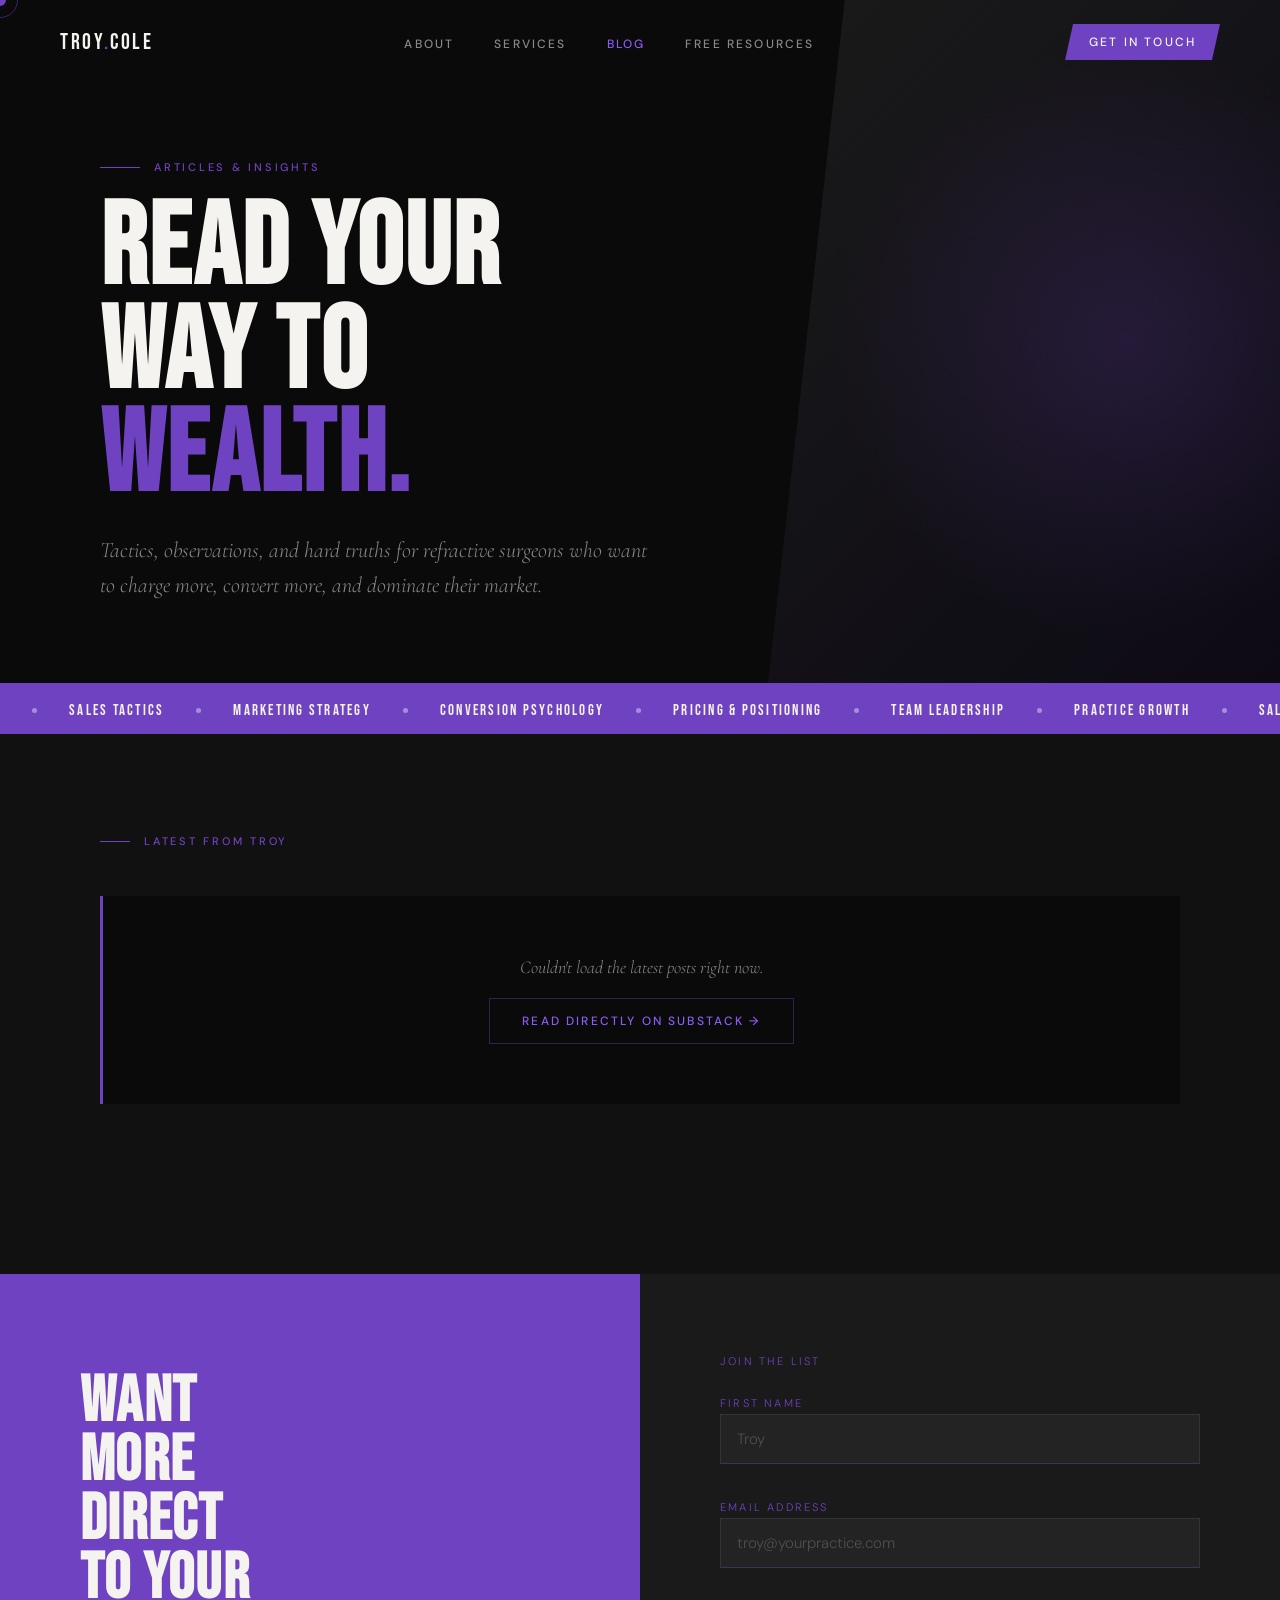
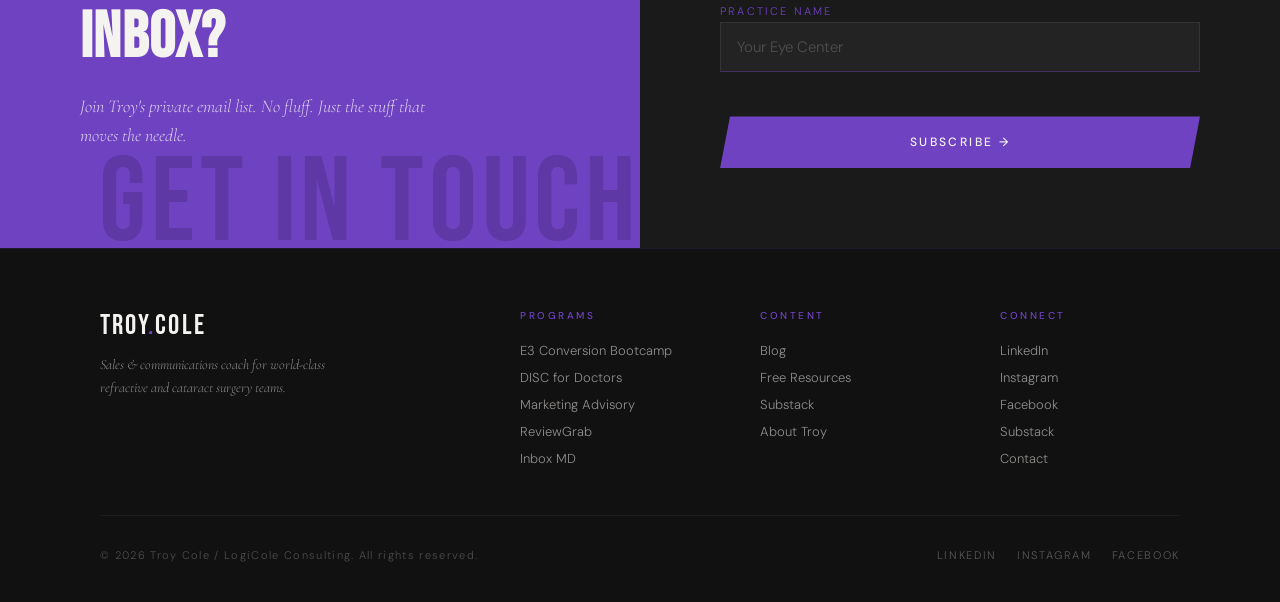
==== commit aa26b4ae: "Update blog index page" ====
--- a/blog/index.html
+++ b/blog/index.html
@@ -277,15 +277,19 @@
 <script>
   /* ============================================================
      SUBSTACK RSS FEED LOADER
-     Fetches troycole.substack.com/feed via rss2json.com (CORS proxy)
-     Renders posts as styled blog cards matching the Troy Cole design system.
-     Posts link directly to Substack — no separate post pages needed.
+     Uses allorigins.win as a no-key CORS proxy, then parses
+     the XML natively in the browser. Falls back to a second
+     proxy (corsproxy.io) if the first fails.
   ============================================================ */
 
-  const RSS_URL  = 'https://troycole.substack.com/feed';
-  const API_URL  = `https://api.rss2json.com/v1/api.json?rss_url=${encodeURIComponent(RSS_URL)}&count=12`;
-  const grid     = document.getElementById('blogGrid');
-  const ssBar    = document.getElementById('substackBar');
+  const RSS_URL = 'https://troycole.substack.com/feed';
+  const PROXIES = [
+    url => `https://api.allorigins.win/get?url=${encodeURIComponent(url)}`,
+    url => `https://corsproxy.io/?${encodeURIComponent(url)}`
+  ];
+
+  const grid  = document.getElementById('blogGrid');
+  const ssBar = document.getElementById('substackBar');
 
   function formatDate(str) {
     try {
@@ -295,10 +299,29 @@
     } catch { return ''; }
   }
 
+  function getText(el, tag) {
+    const node = el.querySelector(tag);
+    return node ? (node.textContent || '').trim() : '';
+  }
+
+  function getImage(item) {
+    // Try <media:content> or <media:thumbnail>
+    const media = item.querySelector('content, thumbnail');
+    if (media && media.getAttribute('url')) return media.getAttribute('url');
+    // Try <enclosure>
+    const enc = item.querySelector('enclosure');
+    if (enc && enc.getAttribute('url')) return enc.getAttribute('url');
+    // Try first <img> in description
+    const desc = getText(item, 'description');
+    const m = desc.match(/<img[^>]+src=["']([^"']+)["']/);
+    if (m) return m[1];
+    return null;
+  }
+
   function stripHtml(html) {
     const d = document.createElement('div');
     d.innerHTML = html;
-    return d.textContent || d.innerText || '';
+    return (d.textContent || d.innerText || '').replace(/\s+/g, ' ').trim();
   }
 
   function truncate(str, max) {
@@ -306,28 +329,21 @@
     return str.slice(0, max).replace(/\s+\S*$/, '') + '…';
   }
 
-  function getImage(item) {
-    if (item.thumbnail && item.thumbnail.startsWith('http')) return item.thumbnail;
-    if (item.enclosure && item.enclosure.link)               return item.enclosure.link;
-    const m = (item.content || '').match(/<img[^>]+src=["']([^"']+)["']/);
-    if (m) return m[1];
-    return null;
-  }
-
   function renderCard(item, i) {
     const featured = i === 0;
+    const title    = getText(item, 'title') || 'Untitled';
+    const link     = getText(item, 'link') || item.querySelector('link')?.getAttribute('href') || '#';
+    const date     = formatDate(getText(item, 'pubDate'));
+    const excerpt  = truncate(stripHtml(getText(item, 'description')), 140);
     const img      = getImage(item);
-    const title    = item.title || 'Untitled';
-    const date     = formatDate(item.pubDate);
-    const excerpt  = truncate(stripHtml(item.description || item.content || ''), 140);
-    const delay    = i > 0 ? ` reveal-delay-${Math.min(i % 3 + 1, 3)}` : '';
+    const delay    = i > 0 ? ` reveal-delay-${Math.min((i % 3) + 1, 3)}` : '';
 
     const imgHtml = img
       ? `<img class="blog-card-image" src="${img}" alt="" loading="lazy">`
       : `<div class="blog-card-image-placeholder"><span>TC</span></div>`;
 
     return `
-      <a href="${item.link}" target="_blank" rel="noopener"
+      <a href="${link}" target="_blank" rel="noopener"
          class="blog-card${featured ? ' is-featured' : ''} reveal${delay}">
         <div class="blog-card-top-bar"></div>
         ${imgHtml}
@@ -340,34 +356,54 @@
       </a>`;
   }
 
+  function parseAndRender(xmlText) {
+    const parser = new DOMParser();
+    const doc    = parser.parseFromString(xmlText, 'text/xml');
+    const items  = Array.from(doc.querySelectorAll('item')).slice(0, 12);
+    if (!items.length) throw new Error('no items in feed');
+
+    grid.innerHTML = items.map(renderCard).join('');
+    ssBar.style.display = 'block';
+
+    const observer = new IntersectionObserver(entries => {
+      entries.forEach(e => {
+        if (e.isIntersecting) { e.target.classList.add('visible'); observer.unobserve(e.target); }
+      });
+    }, { threshold: 0.1 });
+    grid.querySelectorAll('.reveal').forEach(el => observer.observe(el));
+  }
+
+  function showError() {
+    grid.innerHTML = `
+      <div class="blog-error">
+        <p>Couldn't load the latest posts right now.</p>
+        <a href="https://troycole.substack.com" target="_blank" class="btn-outline">
+          Read directly on Substack →
+        </a>
+      </div>`;
+  }
+
+  async function tryProxy(proxyFn) {
+    const res = await fetch(proxyFn(RSS_URL));
+    if (!res.ok) throw new Error('proxy fetch failed');
+    const data = await res.json();
+    // allorigins wraps in { contents: '...' }
+    const xml = data.contents || data;
+    if (typeof xml !== 'string') throw new Error('unexpected proxy response');
+    return xml;
+  }
+
   async function loadFeed() {
-    try {
-      const res  = await fetch(API_URL);
-      if (!res.ok) throw new Error('fetch failed');
-      const data = await res.json();
-      if (data.status !== 'ok' || !data.items?.length) throw new Error('no items');
-
-      grid.innerHTML = data.items.map(renderCard).join('');
-      ssBar.style.display = 'block';
-
-      // Re-trigger scroll reveal on dynamically added cards
-      const observer = new IntersectionObserver(entries => {
-        entries.forEach(e => {
-          if (e.isIntersecting) { e.target.classList.add('visible'); observer.unobserve(e.target); }
-        });
-      }, { threshold: 0.1 });
-      grid.querySelectorAll('.reveal').forEach(el => observer.observe(el));
-
-    } catch (err) {
-      console.error('RSS load error:', err);
-      grid.innerHTML = `
-        <div class="blog-error">
-          <p>Couldn't load the latest posts right now.</p>
-          <a href="https://troycole.substack.com" target="_blank" class="btn-outline">
-            Read directly on Substack →
-          </a>
-        </div>`;
+    for (const proxyFn of PROXIES) {
+      try {
+        const xml = await tryProxy(proxyFn);
+        parseAndRender(xml);
+        return;
+      } catch (err) {
+        console.warn('Proxy attempt failed, trying next…', err);
+      }
     }
+    showError();
   }
 
   loadFeed();
--- a/css/style.css
+++ b/css/style.css
@@ -319,16 +319,16 @@
   animation: ticker 28s linear infinite;
 }
 .ticker-item {
-  display: inline-flex; align-items: center; gap: 20px;
+  display: inline-flex; align-items: center;
   font-family: var(--font-display);
   font-size: 15px; letter-spacing: 0.15em;
   color: var(--white);
-  padding: 0 40px;
 }
 .ticker-dot {
   width: 5px; height: 5px;
   background: rgba(255,255,255,0.4);
   border-radius: 50%; flex-shrink: 0;
+  margin: 0 32px;
 }
 
 /* ============================================================
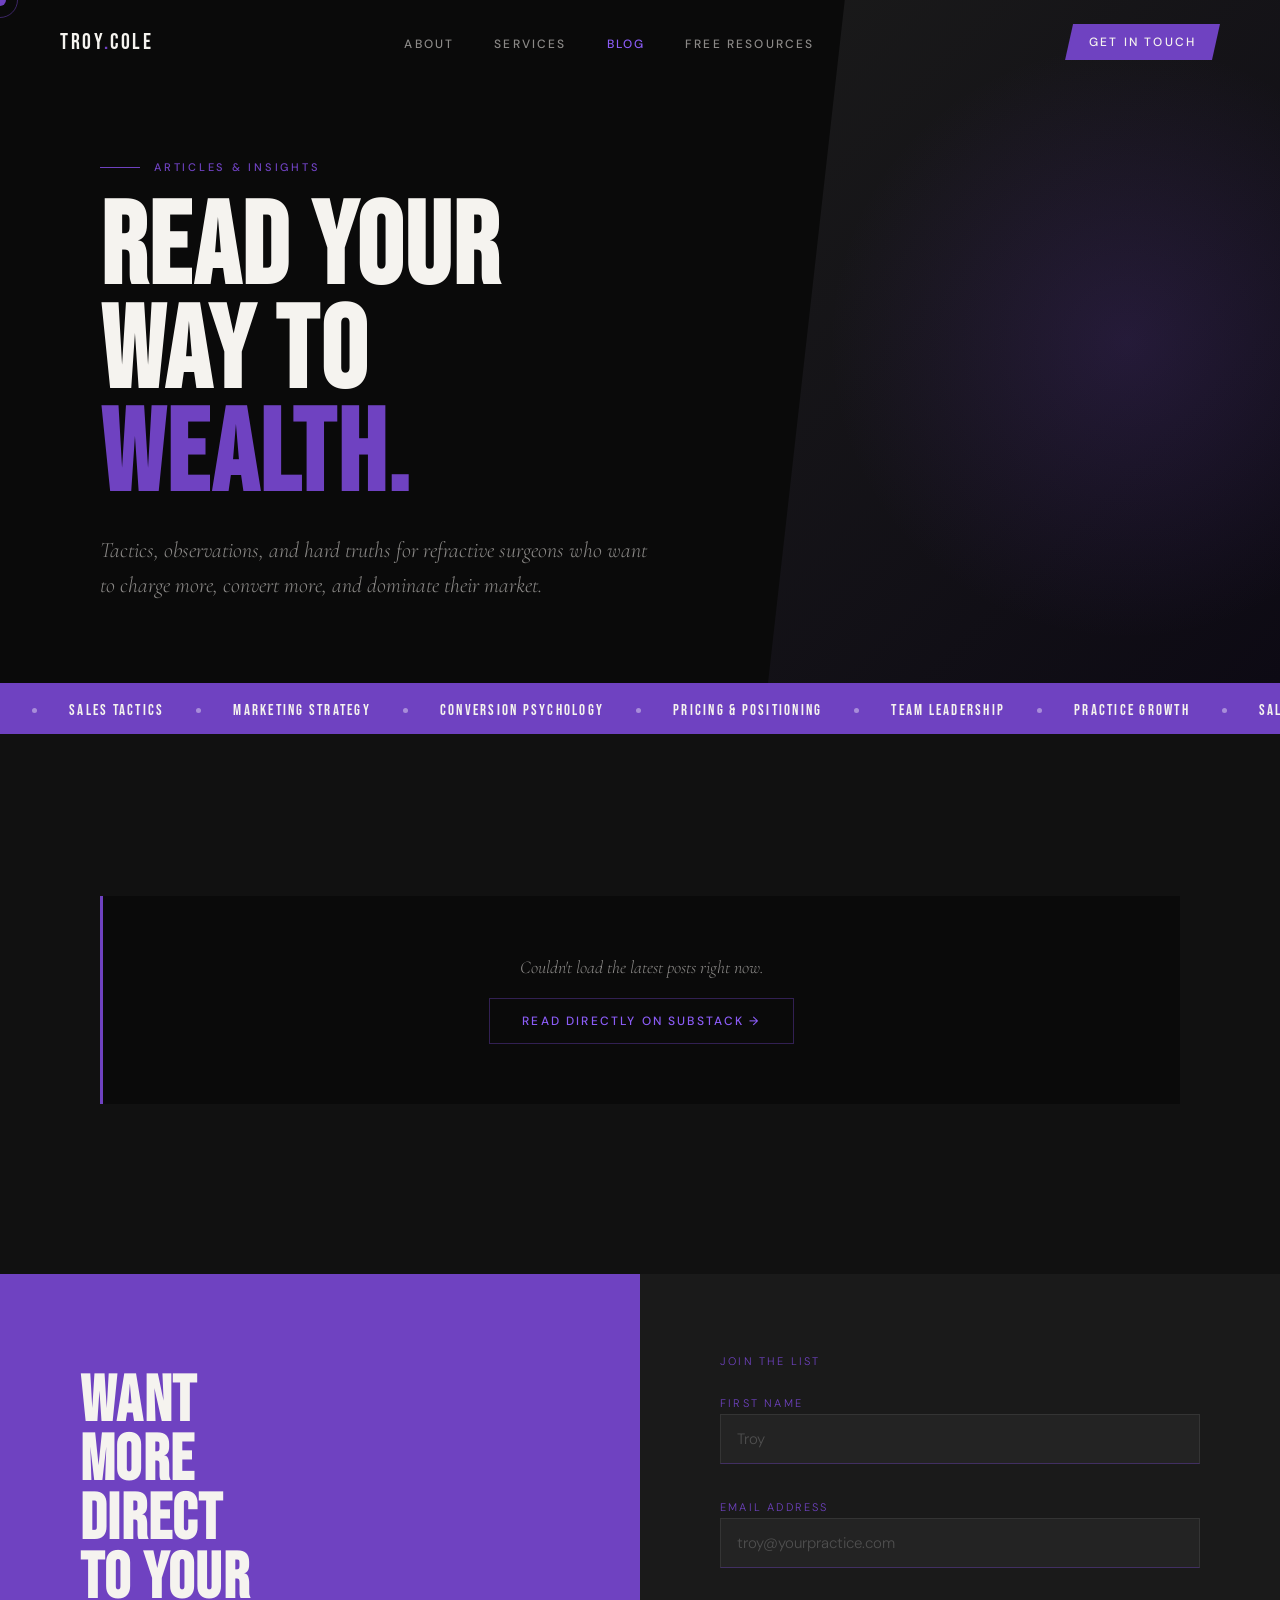
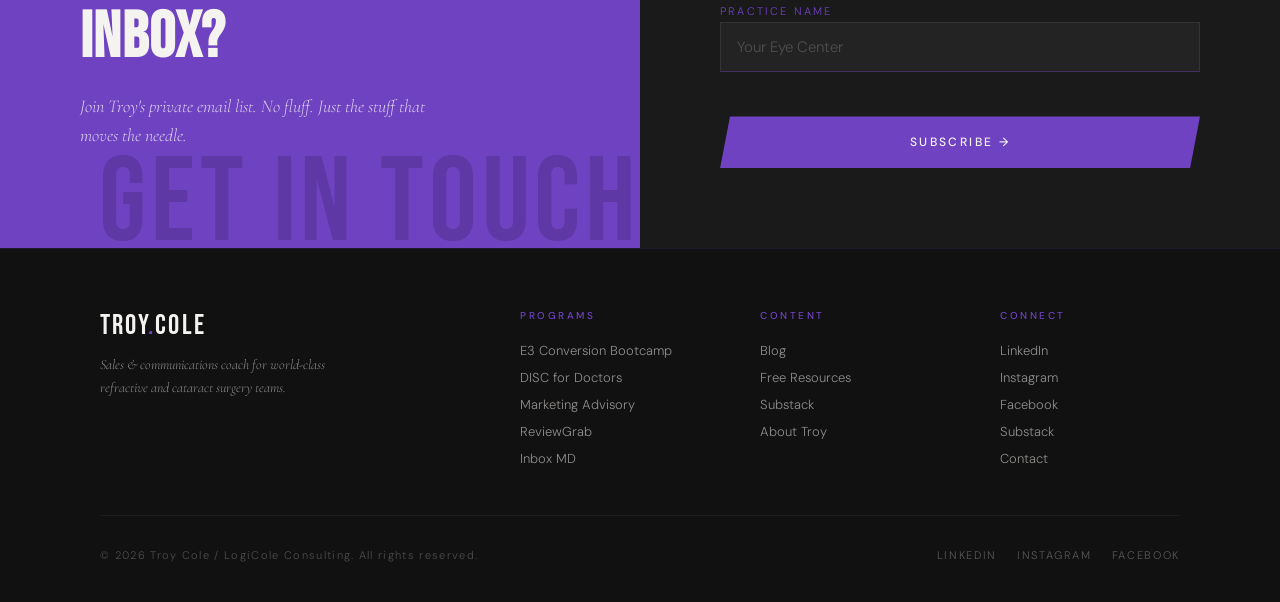
==== commit e0a3a0d2: "Replace third-party RSS proxies with Netlify function" ====
--- a/blog/index.html
+++ b/blog/index.html
@@ -282,11 +282,7 @@
      proxy (corsproxy.io) if the first fails.
   ============================================================ */
 
-  const RSS_URL = 'https://troycole.substack.com/feed';
-  const PROXIES = [
-    url => `https://api.allorigins.win/get?url=${encodeURIComponent(url)}`,
-    url => `https://corsproxy.io/?${encodeURIComponent(url)}`
-  ];
+  const RSS_URL = '/.netlify/functions/rss-proxy';
 
   const grid  = document.getElementById('blogGrid');
   const ssBar = document.getElementById('substackBar');
@@ -383,27 +379,16 @@
       </div>`;
   }
 
-  async function tryProxy(proxyFn) {
-    const res = await fetch(proxyFn(RSS_URL));
-    if (!res.ok) throw new Error('proxy fetch failed');
-    const data = await res.json();
-    // allorigins wraps in { contents: '...' }
-    const xml = data.contents || data;
-    if (typeof xml !== 'string') throw new Error('unexpected proxy response');
-    return xml;
-  }
-
   async function loadFeed() {
-    for (const proxyFn of PROXIES) {
-      try {
-        const xml = await tryProxy(proxyFn);
-        parseAndRender(xml);
-        return;
-      } catch (err) {
-        console.warn('Proxy attempt failed, trying next…', err);
-      }
+    try {
+      const res = await fetch(RSS_URL);
+      if (!res.ok) throw new Error('fetch failed');
+      const xml = await res.text();
+      parseAndRender(xml);
+    } catch (err) {
+      console.warn('RSS load failed:', err);
+      showError();
     }
-    showError();
   }
 
   loadFeed();
--- a/css/style.css
+++ b/css/style.css
@@ -35,6 +35,11 @@
   overflow-x: hidden;
   cursor: none;
   -webkit-tap-highlight-color: transparent;
+}
+
+@media (pointer: coarse) {
+  body { cursor: auto; }
+  .cursor, .cursor-ring { display: none; }
 }
 
 /* ============================================================
@@ -505,7 +510,7 @@
   .nav-links { display: none; }
   .nav-cta { display: none; }
   .nav-hamburger { display: flex; }
-  .mobile-menu { display: flex; }
+  .mobile-menu.open { display: flex; }
   .container { padding: 0 24px; }
   .page-hero { padding: 120px 0 60px; }
   .page-hero-geo { display: none; }
